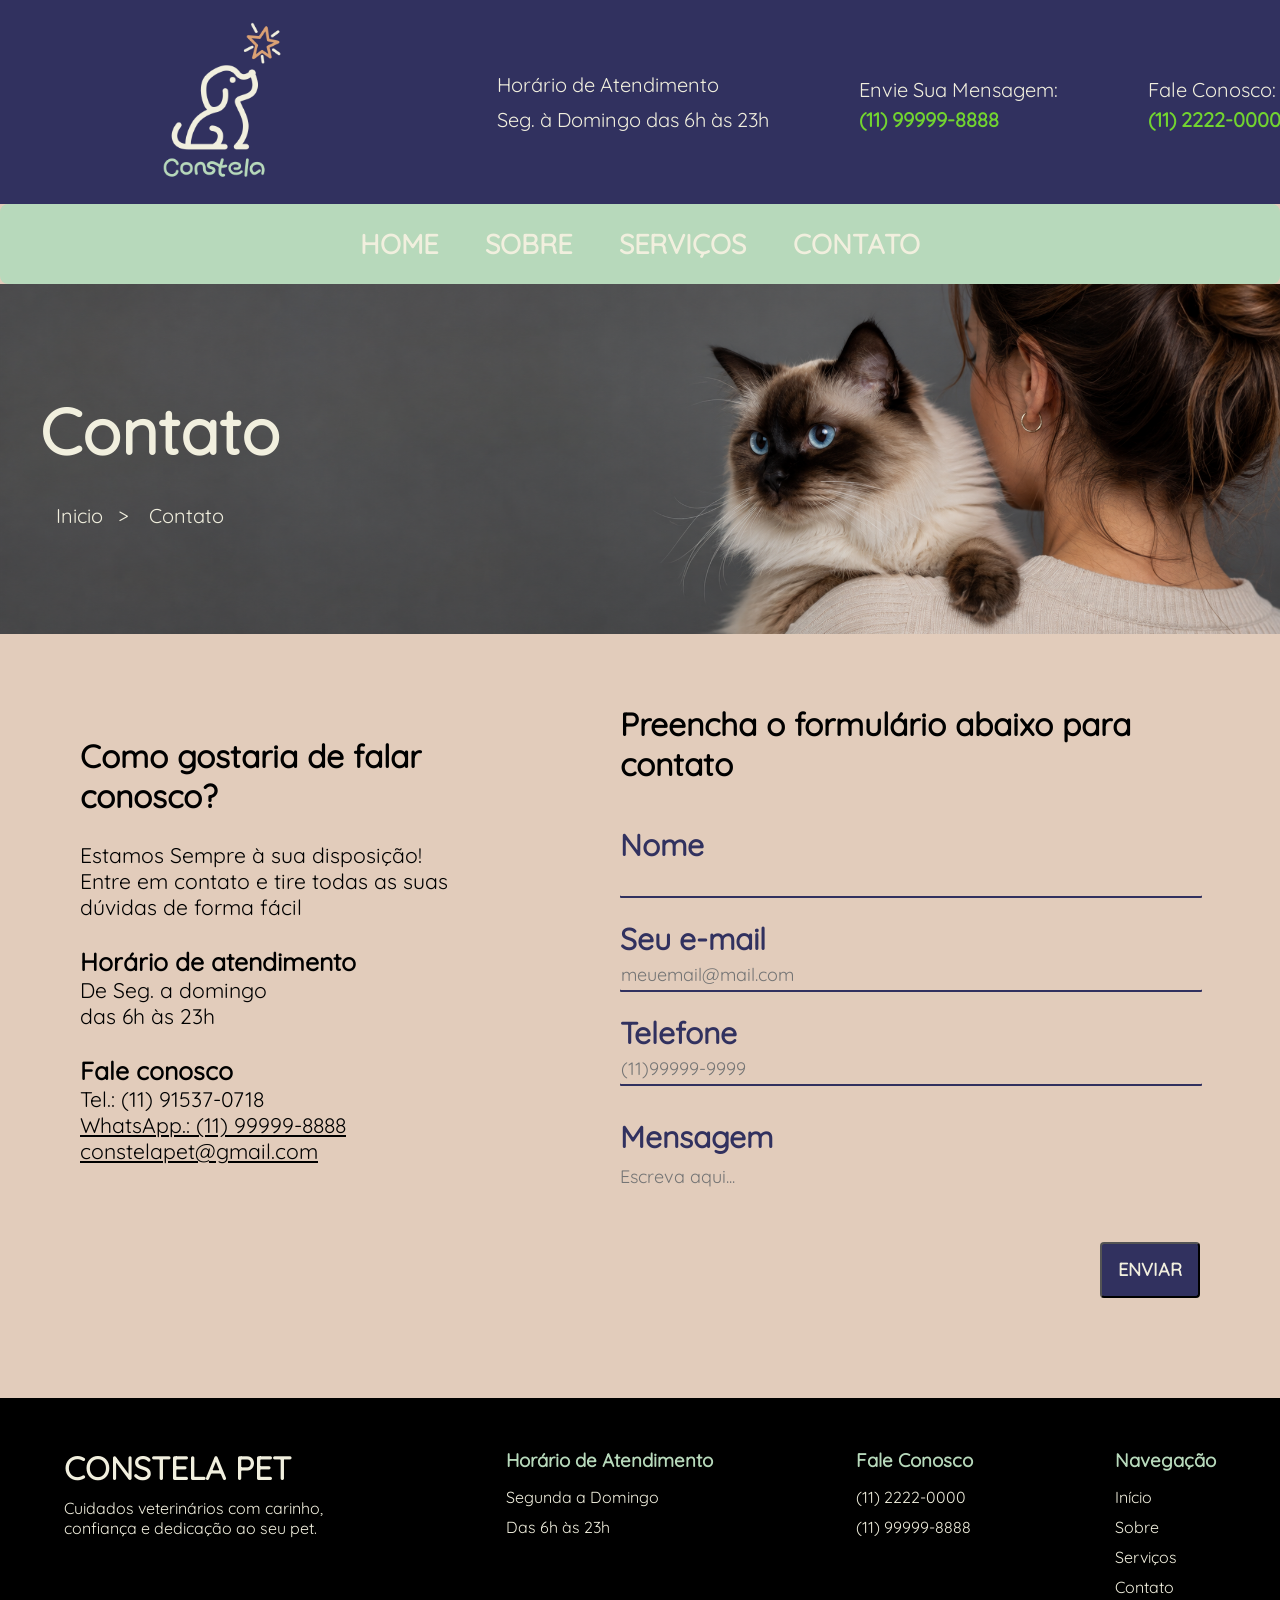
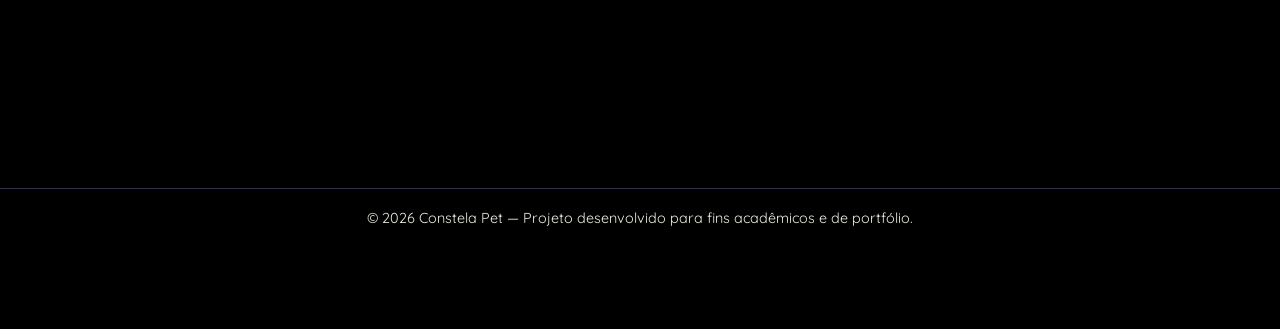
==== contato.html @ ecb51c55 "primeiro commit" ====
<!DOCTYPE html>
<html lang="en">
<head>
    <meta charset="UTF-8">
    <meta name="viewport" content="width=device-width, initial-scale=1.0">
    <link rel="stylesheet" href="inicial.css"/>
    <title>Document</title>
</head>
<body>
    <div class="top_bar">
        <div class="img">
            <a href="index.html"><img class="dog" src="img/logo.png"/></a>
        </div>
        <div class="group_texts"></div>
        <div class="horario_atendimento">
            <p class="font_p">Horário de Atendimento</p>
            <p class="font_p">Seg. à Domingo das 6h às 23h</p>
        </div>
        <div class="contato">
            <p class="font_p">Envie Sua Mensagem:</p>
            <a class="number" href="https://api.whatsapp.com/send?phone=5511999998880">(11) 99999-8888</a>
        </div>
        <div class="contato">
            <p class="font_p">Fale Conosco:</p>
            <a class="number">(11)  2222-0000</a>
        </div>
    </div>
    <nav class="menu_navegacao">
        <div class="container">
        <ul class="menu_barra">
            <li class="option_menu"><a href="index.html">HOME</a></li>
            <li class="option_menu"><a href="sobre.html">SOBRE</a></li>
            <li class="option_menu"><a href="servicos.html">SERVIÇOS</a></li>
            <li class="option_menu"><a href="contato.html">CONTATO</a></li>
        </ul>
        </div>
    </nav>
    <section id="menu_background">
        <div class="container_menu">
            <div class="row_title">
                <h1 class="h1_row">Contato</h1>
            </div>
            <div class="row_body">
                <a class="a1_row" href="index.html">Inicio ></a>
                <a class="a2_row" href="contato.html">Contato</a>
            </div>
        </div>
    </section>
    <section id="menu_contato">
        <div class="container_contato">
            <div class="row_container">
                <div class="text_contato">
                        <h2 class="h2_contato">Como gostaria de falar conosco?</h2><br/>
                        <p>Estamos Sempre à sua disposição!<br/>Entre em contato e tire todas as suas dúvidas de forma fácil</p></li><br/>
                        <h3 class="h3_contato">Horário de atendimento</h3><p>De Seg. a domingo<br>das 6h às 23h</p><br/>
                            <h3 class="h3_contato">Fale conosco</h3>Tel.: (11) 91537-0718<br/>
                            <a title="Clique e mande uma mensagem para Constela Pet" href="https://api.whatsapp.com/send?phone=5511999998880" target="_blank" rel="nofollow" class="a_contato" style="color:#000000;">WhatsApp.: (11) 99999-8888</a>
                            <a title="Clique aqui e envie um email para Dr. Pet Domiciliar" class="a_contato" href="mailto:contelapet@gmail.com" style="color:#000000;">constelapet@gmail.com</a><br>
                </div>
                <div class="form">
                    <form id="form_contato" action="envia_contato.php" method="POST">
                        <h2>Preencha o formulário abaixo para contato</h2><br/>
                        <div class="campo_form">
                            <label for="nome">Nome</label><br/>
                            <input type="text" id="nome" name="nome" class="nome_form" required>
                        </div>
                        <div class="campo_form">
                            <label for="email">Seu e-mail</label><br/>
                            <input type="email" id="email" name="email" placeholder="meuemail@mail.com" class="email_form" required>
                        </div>
                        <div class="campo_form">
                            <label for="tel">Telefone</label><br/>
                            <input type="tel" id="tel" name="tel" placeholder="(11)99999-9999" class="tel_form" autocomplete="tel" inputmode="numeric"maxlength="14" required>
                        </div>
                        <div class="texto_form">
                            <label for="texto">Mensagem</label><br/>
                            <textarea name="texto" id="texto" class="texto_form" placeholder="Escreva aqui..." minlength="20" required></textarea>
                        </div>
                        <div class="btn_form">
                        <button type="submit" class="btn_send">Enviar</button>
                        </div>
                    </form>
                </div>
            </div>
        </div>
    </section>
    <footer class="footer">
    <div class="container_footer">
        <div class="footer_info">
            <h2>CONSTELA PET</h2>
            <p>Cuidados veterinários com carinho, confiança e dedicação ao seu pet.</p>
        </div>
        <div class="footer_horario">
            <h3>Horário de Atendimento</h3>
            <p>Segunda a Domingo</p>
            <p>Das 6h às 23h</p>
        </div>
        <div class="footer_contato">
            <h3>Fale Conosco</h3>
            <p>(11) 2222-0000</p>
            <p>(11) 99999-8888</p>
        </div>
        <div class="footer_menu">
            <h3>Navegação</h3>
            <a href="index.html">Início</a>
            <a href="sobre.html">Sobre</a>
            <a href="servicos.html">Serviços</a>
            <a href="contato.html">Contato</a>
        </div>
    </div>
    <div class="footer_bottom">
        <p>© 2026 Constela Pet — Projeto desenvolvido para fins acadêmicos e de portfólio.</p>
    </div>
</footer>
</body>
</html>
---- inicial.css ----
@font-face{
  font-family: 'Quicksand';
  src: url('fonts/quicksand.ttf') format('truetype');
  font-weight: normal;
  font-style: normal;
}
::-webkit-scrollbar{
  width: 10px;
}
::-webkit-scrollbar-track{
  background: #31315f;
  border-radius: 5px;
}
::-webkit-scrollbar-thumb{
  background: #b7d9bb;
  border-radius: 5px;
}
::-webkit-scrollbar-thumb:hover{
  background: #77947a;
}
*{
    margin: 0;
    padding: 0;
}
body{
    background-color: #e2ccbb;
    font-family: Quicksand;
}
.top_bar{
    display: flex;
    align-items: center;
    flex-direction: row;
    flex-wrap: nowrap;          
    justify-content: center; 
    background-color: #31315f;
    padding: 5px 5% ;          
    width: 100%;
    min-width: 1200px;          
    gap: 90px
}
.img{
    display: flex;       
}
.dog{
    width: auto;         
    height: 190px;        
    object-fit: contain; 
}
.none{
    display: none; 
}
.horario_atendimento,.contato{
    display: flex;
    flex-direction: column; 
}
.font_p{
    font-size: 1.25rem; 
    margin-top: 5px;
    margin-bottom: 5px;
    color: #f1efde;
}
.number{
    text-decoration: none;
    color: #72d430;
    font-size: 1.25rem; 
    font-weight: bold;
}
.menu_navegacao{
    background-color: #b7d9bb;
    align-items: center;
    display: flex;
    flex-grow: 1; 
    height: auto;
    justify-content: center;
    padding: 5px 20px;          
    border-radius: 8px; 
}
.container{
    justify-content: center;
    padding: 10px 5% ;
}
.menu_navegacao ul{
    display: flex;
    list-style-type: none;
    gap: 15px;
}
.menu_navegacao a{
    text-decoration: none;
    font-size: 1.7rem;
    font-weight: bold;
    display: inline-block;
    color: #f1efde;
    transition: all 0.3s ease;
    padding: 8px 16px;
    border-radius: 4px;
    position: relative;
    display: block;
    transition: background-color 0.5s ease, transform 0.6s ease;
}
.menu_navegacao a:hover{
    background-color: #31315f;
    transform: scale(1.05);
}
#home{
    display: flex;
    justify-content: center;
    padding: 100 5%;
    gap: 50px;
}
.container_home{
    display: flex;
    align-items: center;
    flex-direction: row;
    justify-content: flex-end;
    width: 100%;
    max-width: 1200px; 
    gap: 30px; 
    flex-wrap: nowrap;
    margin-left: 5%;
}
.text_home{
    flex: 1; 
    padding: 20px 0;
    min-width: 100px;
}
.botoes{
    margin-top: 30px;
}
.a_home{
    display: flex;
    gap: 20px;
    list-style: none;
    align-items: center;
}
.our_services,.sent_message{
    display: inline-block;
    text-decoration: none;
    font-size: 1.105rem;
    font-weight: bold;
    background-color: #b7d9bb;
    color:#f1efde;
    display: flex;
    align-items: center;
    gap: 8px;
    width: 250px;
    padding-top: 20px;
    padding-bottom: 20px;
    padding-left: 15px;
    border-radius: 4px;
    transition: background-color 0.5s ease, transform 0.6s ease;
}
.our_services{
    padding-left: 2.75rem;
    color:#f1f1f1;
}
.sent_message{
    color:#f1efde;
    background-color: #31315f;
}
.our_services:hover{
    box-shadow: 0 10px 20px rgba(0, 0, 0, 0.2);
    transform: scale(1.08);
}
.sent_message:hover{
    background-color: #31315f;
    transform: scale(1.08);
    box-shadow: 0 10px 20px rgba(0, 0, 0, 0.2);
}
.img_inicio{
    padding-left: 10%;
}
.animals{
    width: auto;         
    max-width: 560px; 
    height: 450px;        
    object-fit: contain; 
}
.h2_home{
    margin-bottom: 2rem;
    color: #31315f;
    font-size: 4rem;
}
.p_home{
    font-size: 1.325rem;
}   
#cards{
    background-color: #dba174;
    padding-top: 2rem;
    justify-content: flex-end;
    flex-wrap: nowrap;
    display: flex;
    align-items: flex-end;
     margin-bottom: 100px; 
    position: relative;
    z-index: 1;
}
.container_cards{
    display: flex;
    align-items: center;          
    justify-content: center; 
    color: #f1efde;          
    max-width: 1400px;   
    margin: auto;    
    gap: 80px;   
    padding-bottom: 50px;
}
.texts_card{
    width: 340px;
    min-height: 380px;   
    padding: 30px;
    border-radius: 12px;
    display: flex;
    flex-direction: column;
    align-items:left;
}
.title_card{
    margin-bottom: 2rem;
    color: #00000a;
    font-size: 1.9rem;
}
.text_card{
    font-size: 1.325rem;
    margin-bottom: 2rem;
    flex-grow: 1;
}
.a_card{
    text-decoration: none;
    font-size: 1.7rem;
    font-weight: bold;
    color:#b7d9bb;
    transition: all 0.3s ease;
    padding: 4px 16px;
    border-radius: 4px;
    margin-top: auto;
    align-items: left;
    width: 180px;
}
.container_cards a:hover{
    transform: scale(1.10);
}
#banner{
    background-color: #31315f;
    display: flex;
    justify-content: center;
    padding: 40px 5% 0 5%; 
    position: relative;
    margin-bottom: 80px;
}
.container_banner{
    display: flex;
    align-items: flex-end; 
    flex-direction: row;
    justify-content: center; 
    width: 100%;
    max-width: 1200px; 
    gap: 0px; 
    flex-wrap: nowrap; 
    margin: 0 auto; 
    padding-top: 2rem;
}
.text_banner{
    flex: 0 0 700px;
    min-width: 480px;
    width: 700px;
    min-height: 380px;   
    padding: 50px 50px 150px 50px; 
    border-radius: 12px;
    display: flex;
    flex-direction: column;
    justify-content: center; 
    margin-bottom: 0; 
    margin-left: 14%;
}
.h2_banner{
    margin-bottom: 2rem;
    color: #f1efde;
    font-size: 2rem;
}
.p_banner{
    font-size: 1.325rem;
    color: #f1efde;
} 
.img_banner{
    position: relative;
    z-index: 10; 
    display: flex;
    align-items: flex-end;
    margin-left: -10px; 
    height: 100%;
}
.img_she{
    width: auto;         
    height: 550px; 
    object-fit: contain; 
    margin-top: -350px; 
    margin-bottom: 0px;
    display: block; 
}
#depoimentos{
    background-color: #dba174;
    display: flex;
    justify-content: center;
    padding: 80px 5%;
    position: relative;
}
.container_depoimentos{
    display: flex;
    flex-direction: column;
    align-items: center;
    width: 100%;
    max-width: 1200px;
    margin: 0 auto;
}
.title_depoimentos{
    color: #31315f;
    font-size: 2.5rem;
    margin-bottom: 10px;
    text-align: center;
}
.subtitle_depoimentos{
    color: #f1efde;
    font-size: 1.25rem;
    margin-bottom: 50px;
    text-align: center;
}
.cards_depoimentos{
    display: flex;
    justify-content: space-between;
    gap: 30px;
    width: 100%;
    flex-wrap: wrap;
}
.card_depoimento{
    background-color: #26264d; 
    border-radius: 12px;
    padding: 30px;
    flex: 1;
    min-width: 300px;
    display: flex;
    flex-direction: column;
    align-items: center;
    text-align: center;
    box-shadow: 0 10px 20px rgba(0, 0, 0, 0.2);
    transition: transform 0.3s ease;
}
.card_depoimento:hover{
    transform: scale(1.10);
}
.foto_pet {
    width: 110px;
    height: 110px;
    border-radius: 50%;
    object-fit: cover;
    margin-bottom: 20px;
    border: 3px solid #b7d9bb;
}
.nome_pet{
    color: #f1efde;
    font-size: 1.4rem;
    margin-bottom: 15px;
}
.texto_relato{
    color: #f1efde;
    font-size: 1.1rem;
    line-height: 1.5;
    margin-bottom: 20px;
    flex-grow: 1;
    font-style: italic;
}
.cliente_nome{
    color: #b7d9bb;
    font-size: 0.95rem;
    font-weight: bold;
    text-transform: uppercase;
    letter-spacing: 1px;
}
.footer{
    background-color: #000000;
    color: #f1efde;
    padding-top: 50px;
}
.container_footer{
    max-width: 1300px;
    margin: auto;
    padding: 0 5% 40px;
    display: flex;
    justify-content: space-between;
    gap: 50px;
    height: 300px;
    min-width: auto;
}
.footer_info,.footer_horario,.footer_contato,.footer_menu{
    display: flex;
    flex-direction: column;
    gap: 10px;
}
.footer_info{
    max-width: 300px;
    min-width: auto;
}
.footer h2{
    font-size: 2rem;
}
.footer h3{
    color: #b7d9bb;
    margin-bottom: 5px;
}
.footer p{
    font-size: 1rem;
}
.footer a{
    color: #f1efde;
    text-decoration: none;
    transition: 0.3s;
}
.footer a:hover{
    color: #72d430;
}
.footer_bottom{
    border-top: 1px solid #31315f;
    text-align: center;
    padding: 20px 5%;
    height: 100px;
}
.footer_bottom p{
    font-size: 0.9rem;
}
#menu_background{
    background-image: url('img/cat_background.png');
    background-size: cover;
    background-position: center;
    background-repeat: no-repeat;
    min-height: 21.875rem;
    align-items: center;
    height: 20em;
    display: flex;
    justify-content: center;
    margin-bottom: 70px;
}
.container_menu{
    width: 100%;
    max-width: 75rem;
    padding: 0 3%;
    flex-wrap: nowrap;
}
.h1_row{
    color: #f1efde;
    font-size: 4rem;
}
.row_body{
    display: flex;
    gap: 0.5rem; 
    align-items: center;
    margin-top: 2rem;
    padding-left: 1.0rem;
    gap: 20px;
}
.row_body a{
    text-decoration: none;
    color: #f1efde;
    font-size: 1.25rem;
    word-spacing: 10px;
}
#menu_about{
    justify-content: center;
    align-items: center;
    display: flex;
    margin-bottom: 60px;
    width: 100%;
}
.container_about{
    width: 100%;
    max-width: 1100px; 
    margin-left: auto;
    margin-right: auto;
    margin-bottom: 20px;
    padding: 0 20px; 
    box-sizing: border-box;
}
.row_about{
    display: flex;
    justify-content: center;
    align-items: center;
    width: 100%;
}
.center_about{
    width: 100%;
    text-align: center;
}
.h2_about{
    color: #31315f;
    margin-bottom: 40px;
    font-size: clamp(1.5rem, 2.5vw, 2rem);
}
.h3_about{
    color: #dba174;
    margin-bottom: 30px;
    font-size: clamp(1.2rem, 2vw, 1.65rem);
}
.p_about{
    font-size: clamp(1rem, 1.8vw, 1.35rem); 
    color: #00000a;
    line-height: 1.6; 
    letter-spacing: 0.60px;
}
#services{
    justify-content: center;
    align-items: center;
    display: flex;
    margin-bottom: 60px;
    width: 100%;
}
.container_services{
    width: 100%;
    max-width: 1100px; 
    margin-left: auto;
    margin-right: auto;
    margin-bottom: 20px;
    padding: 0 20px;
    box-sizing: border-box;
}
.text_services{
    margin-bottom: 40px;
}
.h3_services{
    color: #31315f;
    margin-bottom: 40px;
    font-size: clamp(1.7rem, 2.8vw, 2.50rem);
}
.p2_services{
    font-size: 1.25rem;
    color: #00000a;
    line-height: 1.6; 
    letter-spacing: 0.60px;
}
.container_servicos{
    display: flex;
    flex-direction: column;
    align-items: center;
    width: 100%;
    max-width: 1200px;
    margin: 0 auto;
}
.cards_servicos{
    display: flex;
    justify-content: space-between;
    gap: 30px;
    width: 100%;
    flex-wrap: wrap;
}
.card_servico{
    background-image: linear-gradient(rgba(0, 0, 0, 0.4), rgba(0, 0, 0, 0.4)), 
    var(--bg-image);
    background-size: cover;
    background-position: center;
    background-repeat: no-repeat;
    background-color: #26264d; 
    border-radius: 12px;
    padding: 30px;
    flex: 1;
    min-width: 300px;
    display: flex;
    flex-direction: column;
    align-items: center;
    text-align: center;
    box-shadow: 0 10px 20px rgba(0, 0, 0, 0.2);
    transition: transform 0.3s ease;
}
.card_servico:hover{
    transform: scale(1.10);
}
.h3_servico{
    color: #f1efde;
    font-size: 1.4rem;
    margin-bottom: 15px;
}
.p_servico{
    color: #f1efde;
    font-size: 1.1rem;
    line-height: 1.5;
    margin-bottom: 20px;
    flex-grow: 1;
    font-style: italic;
    font-weight: bold;
}
#menu_contato{
    display: flex;
    justify-content: center;
    padding: 100 5%;
    gap: 50px;
}
.container_contato{
  display: flex;
    align-items: center;          
    justify-content: center;         
    max-width: 1400px;   
    margin: auto;    
    gap: 100px;   
    padding-bottom: 50px;
    font-size: 1.325rem;
}
.row_container{
    display: flex;
    align-items: center;          
    justify-content: center;         
    max-width: 1400px;   
    margin: auto;    
    gap: 150px;   
    padding-bottom: 50px;
}
.text_contato{
    width: 390px;
    min-height: 380px;   
    border-radius: 12px;
    display: flex;
    flex-direction: column;
    align-items:left;
    padding-bottom: 75px;
}
.form{
    width: 580px;
    min-height: 380px;   
    border-radius: 12px;
    align-items:left;
    font-weight: bold;
}
.campo_form{
    position: relative;
    margin-top: 1rem;
    margin-bottom: 1rem;
}
label{
    font-size: 30px;
    color: #31315f;
}
.nome_form, .email_form, .tel_form{
    outline: none;
    background-color: transparent;
    box-shadow: 0 2px 0 0 #31315f;
    font-family: 'Quicksand';
    font-size: 18px;
    height: 30px;
    width: 100%;
    margin: 0 0 8px 0;
    border: 1px solid transparent;
    border-radius: 1px;
}
.nome_form:focus{
    box-shadow: 0 2px 0 0 #77947a;
}
.email_form:focus{
    box-shadow: 0 2px 0 0 #77947a;
}
.tel_form:focus{
    box-shadow: 0 2px 0 0 #77947a;
}
.texto_form{
    background-color: transparent;
    border: none; 
    outline: none; 
    font-family: 'Quicksand', sans-serif;
    font-size: 18px;
    line-height: normal;
    width: 100%;
    padding: .6rem 0 .8rem 0;
    resize: none; 
}
.texto_form:focus{
    outline: none;
    box-shadow: 0 2px 0 0 #77947a; 
}
.btn_form{
    float: right;
}
.btn_send{
    background-color: #31315f;
    border-radius: 4px;
    font-size: 18px;
    width: 100px;
    height: 56px;
    font-family: 'Quicksand';
    flex-direction: row;
    justify-content: space-evenly;
    align-items: center;
    font-weight: bold;
    text-transform: uppercase;
    transition: .3s ease-in-out;
    color: #f1efde;
    cursor: pointer;
}
.btn_send:hover{
    background-color: #212147;
}
.container_envia{
    padding-bottom: 50px;
}
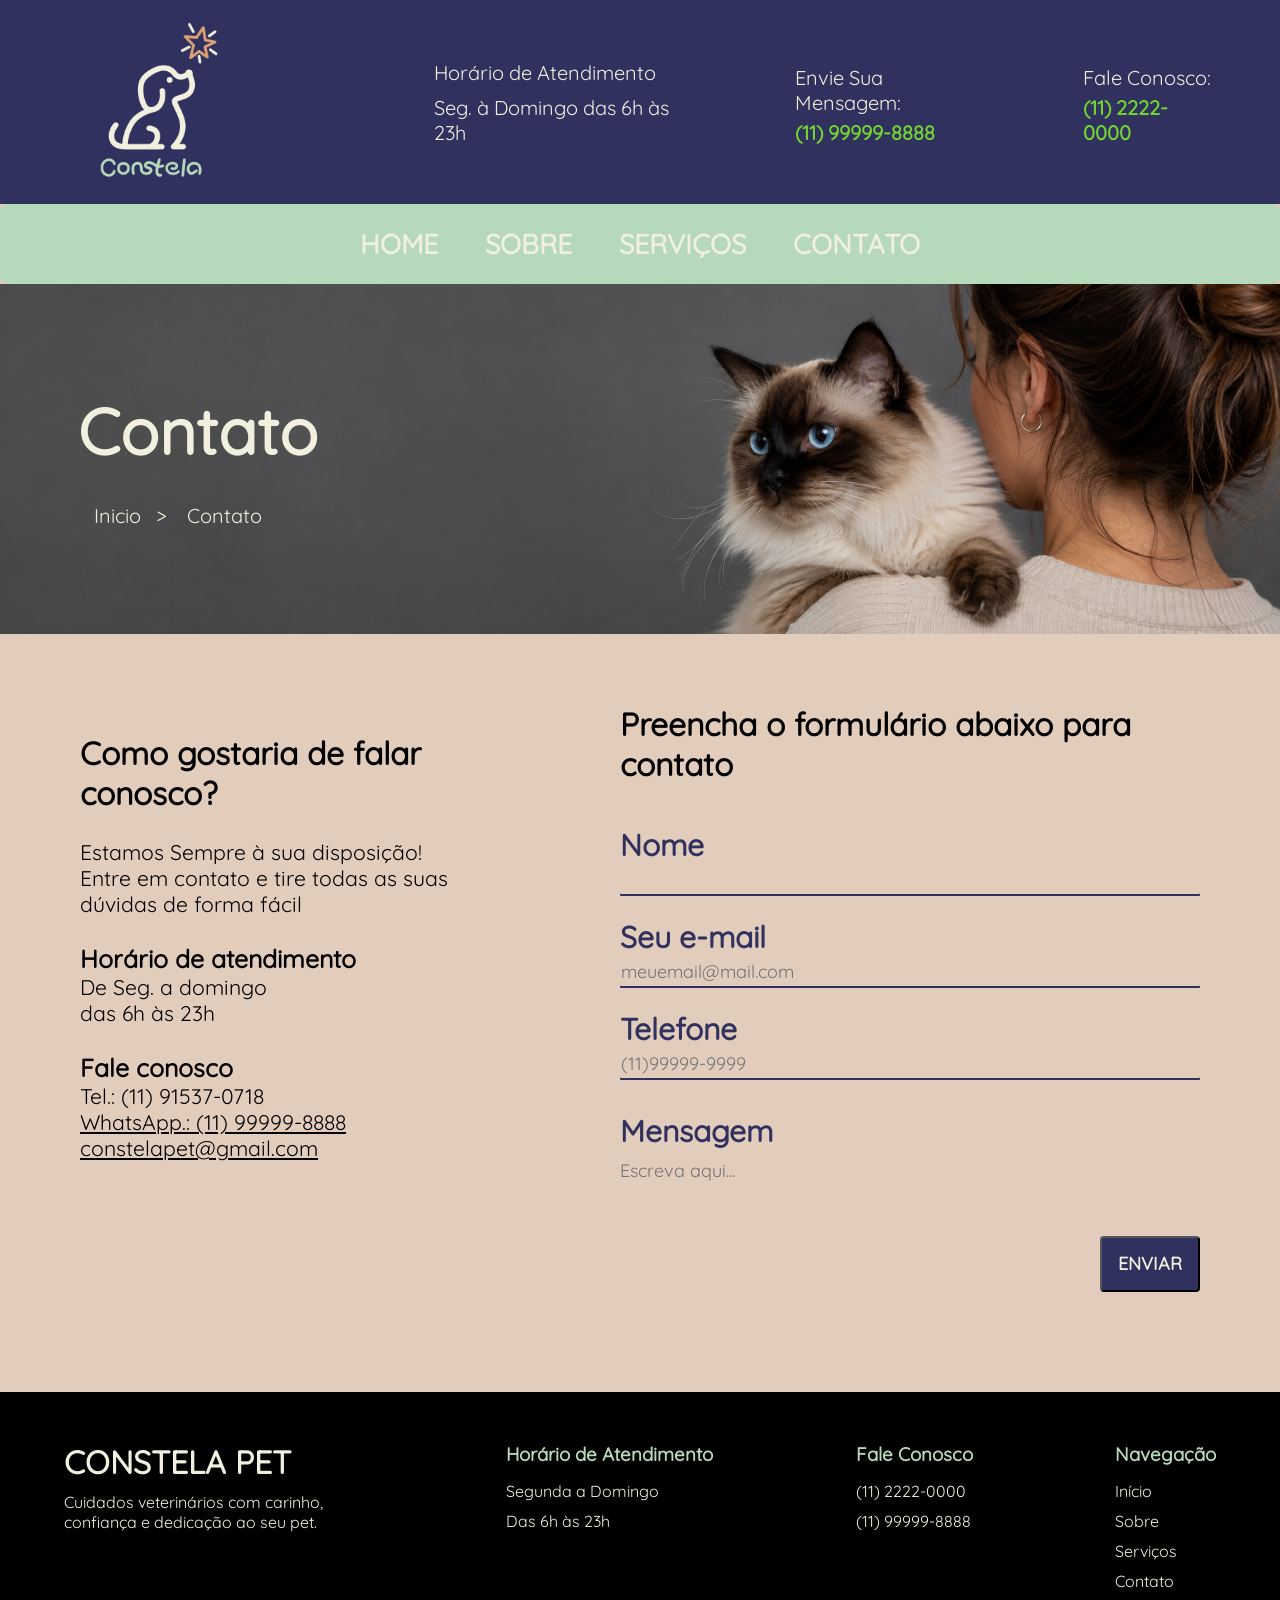
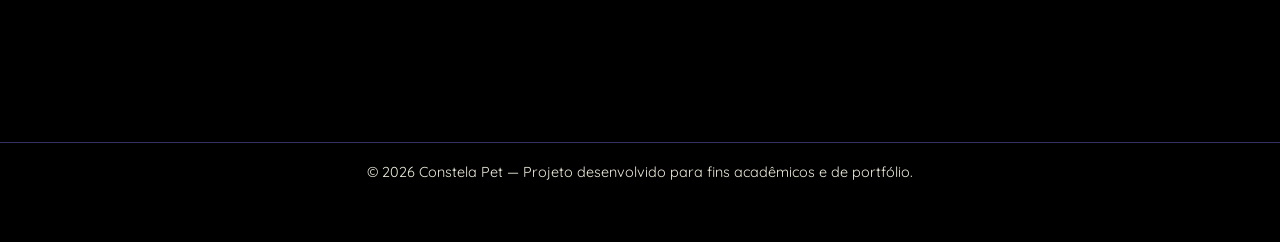
==== commit 3e50cdf5: "Change language and title in contato.html" ====
--- a/contato.html
+++ b/contato.html
@@ -1,10 +1,10 @@
 <!DOCTYPE html>
-<html lang="en">
+<html lang="pt-br">
 <head>
     <meta charset="UTF-8">
     <meta name="viewport" content="width=device-width, initial-scale=1.0">
     <link rel="stylesheet" href="inicial.css"/>
-    <title>Document</title>
+    <title>Contato</title>
 </head>
 <body>
     <div class="top_bar">
@@ -113,4 +113,4 @@
     </div>
 </footer>
 </body>
-</html>+</html>
--- a/inicial.css
+++ b/inicial.css
@@ -19,6 +19,7 @@
   background: #77947a;
 }
 *{
+    box-sizing: border-box;
     margin: 0;
     padding: 0;
 }
@@ -104,7 +105,6 @@
 #home{
     display: flex;
     justify-content: center;
-    padding: 100 5%;
     gap: 50px;
 }
 .container_home{
@@ -382,7 +382,7 @@
 .container_footer{
     max-width: 1300px;
     margin: auto;
-    padding: 0 5% 40px;
+    padding: 0px 5% 40px;
     display: flex;
     justify-content: space-between;
     gap: 50px;
@@ -440,7 +440,7 @@
 .container_menu{
     width: 100%;
     max-width: 75rem;
-    padding: 0 3%;
+    padding: 0px 3%;
     flex-wrap: nowrap;
 }
 .h1_row{
@@ -474,7 +474,7 @@
     margin-left: auto;
     margin-right: auto;
     margin-bottom: 20px;
-    padding: 0 20px; 
+    padding: 0px 20px; 
     box-sizing: border-box;
 }
 .row_about{
@@ -586,7 +586,6 @@
 #menu_contato{
     display: flex;
     justify-content: center;
-    padding: 100 5%;
     gap: 50px;
 }
 .container_contato{
@@ -693,4 +692,4 @@
 }
 .container_envia{
     padding-bottom: 50px;
-}+}
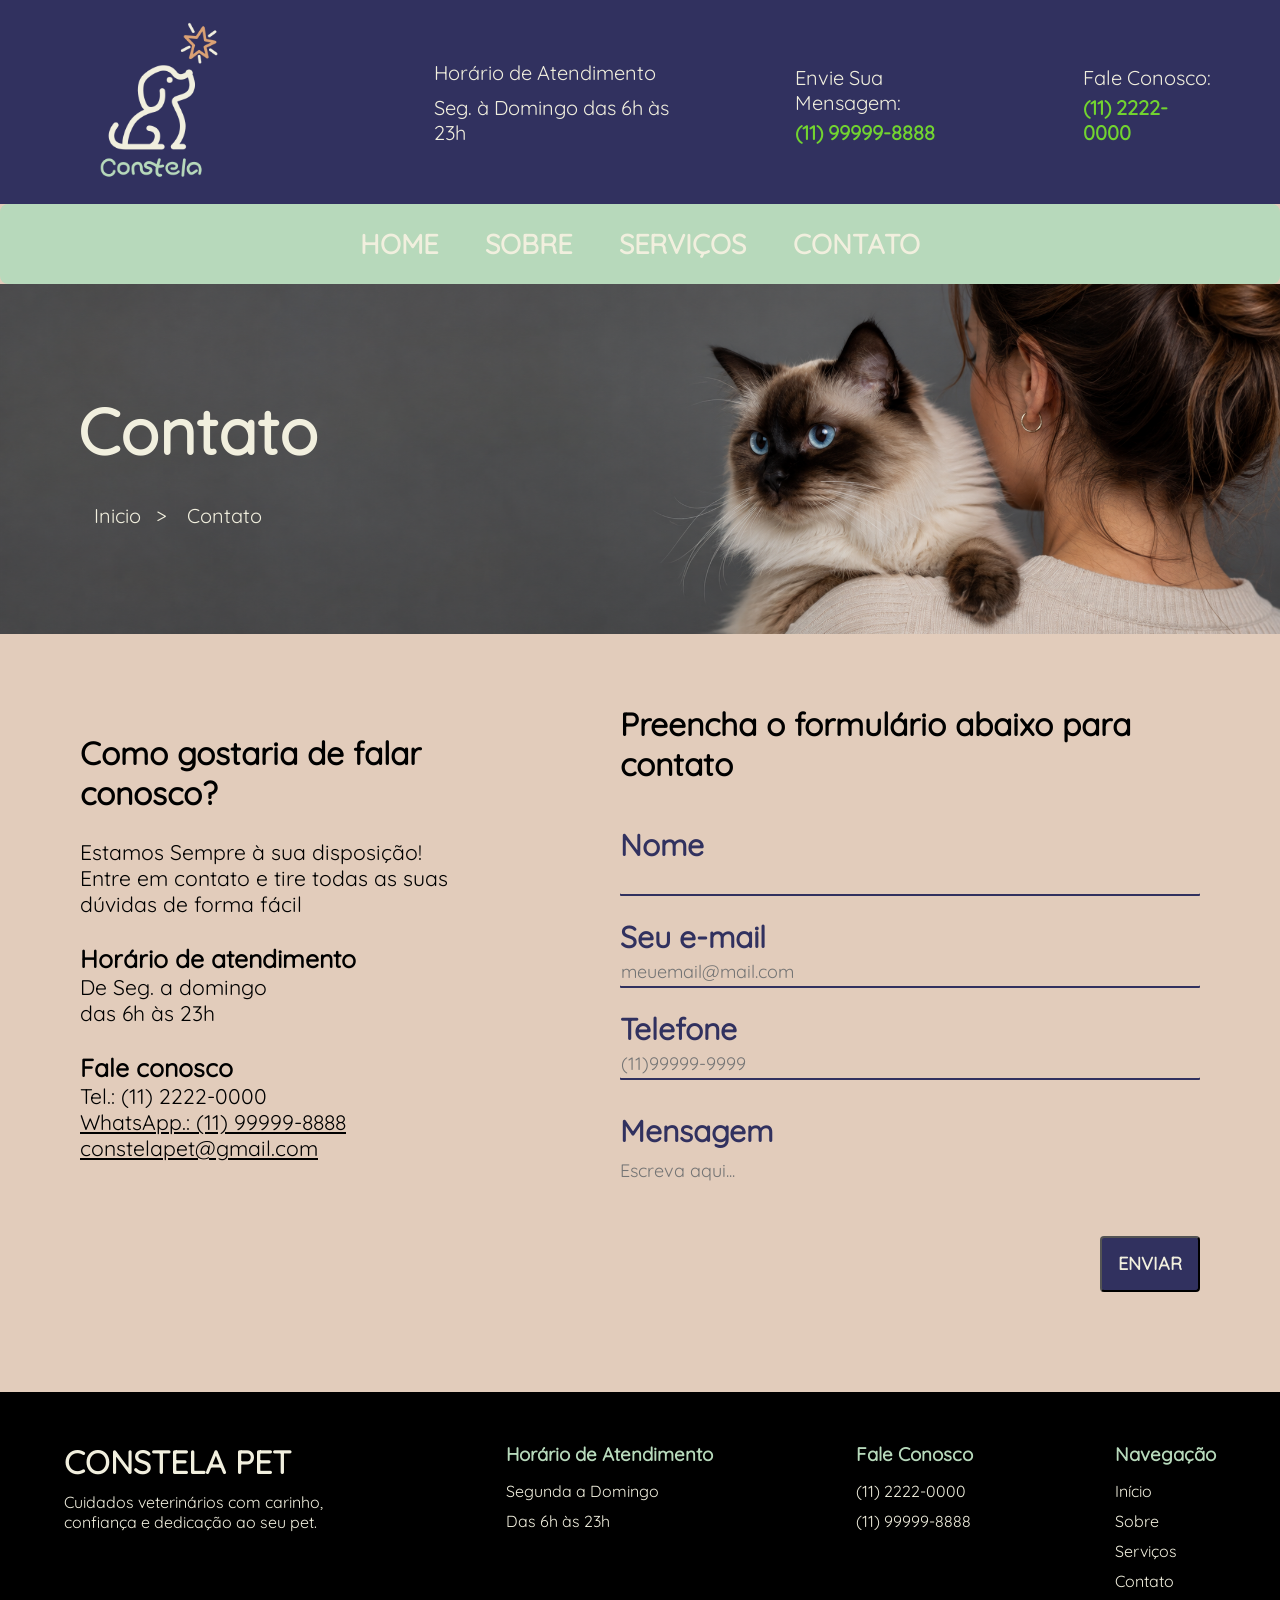
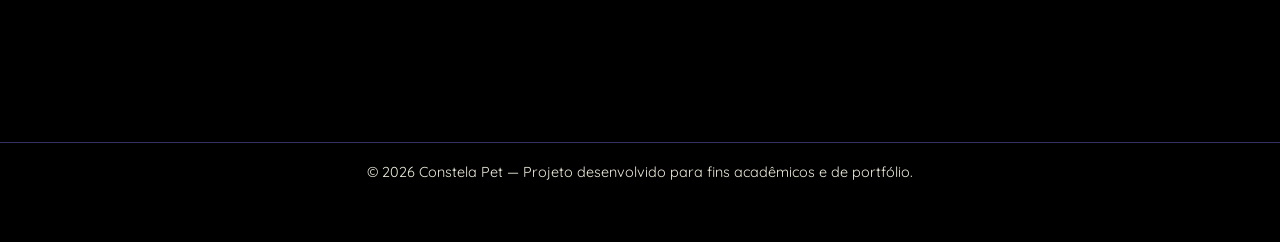
==== commit 845c21ff: "Update contact phone number in contato.html" ====
--- a/contato.html
+++ b/contato.html
@@ -51,9 +51,9 @@
             <div class="row_container">
                 <div class="text_contato">
                         <h2 class="h2_contato">Como gostaria de falar conosco?</h2><br/>
-                        <p>Estamos Sempre à sua disposição!<br/>Entre em contato e tire todas as suas dúvidas de forma fácil</p></li><br/>
+                        <p>Estamos Sempre à sua disposição!<br/>Entre em contato e tire todas as suas dúvidas de forma fácil</p><br/>
                         <h3 class="h3_contato">Horário de atendimento</h3><p>De Seg. a domingo<br>das 6h às 23h</p><br/>
-                            <h3 class="h3_contato">Fale conosco</h3>Tel.: (11) 91537-0718<br/>
+                            <h3 class="h3_contato">Fale conosco</h3>Tel.: (11) 2222-0000<br/>
                             <a title="Clique e mande uma mensagem para Constela Pet" href="https://api.whatsapp.com/send?phone=5511999998880" target="_blank" rel="nofollow" class="a_contato" style="color:#000000;">WhatsApp.: (11) 99999-8888</a>
                             <a title="Clique aqui e envie um email para Dr. Pet Domiciliar" class="a_contato" href="mailto:contelapet@gmail.com" style="color:#000000;">constelapet@gmail.com</a><br>
                 </div>
--- a/inicial.css
+++ b/inicial.css
@@ -133,7 +133,6 @@
     align-items: center;
 }
 .our_services,.sent_message{
-    display: inline-block;
     text-decoration: none;
     font-size: 1.105rem;
     font-weight: bold;
